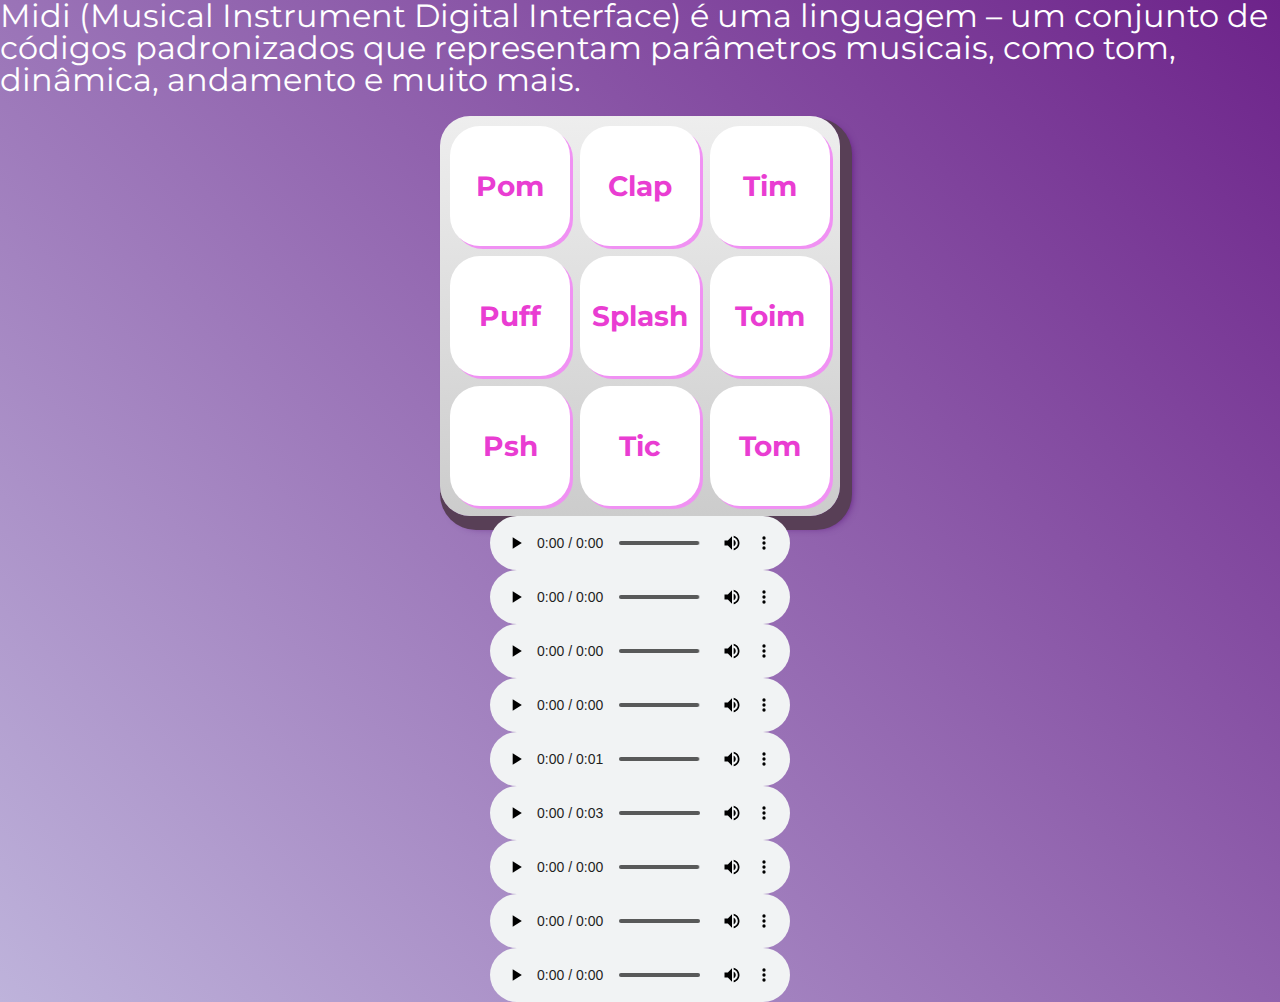
==== index.html @ 217d3430 "." ====
<!DOCTYPE html>
<html lang="pt-BR">
<head>
    <meta charset="UTF-8">
    <meta http-equiv="X-UA-Compatible" content="IE=edge">
    <meta name="viewport" content="width=device-width, initial-scale=1.0">

    <title> MIDI</title>

    <link rel="preconnect" href="https://fonts.googleapis.com">
    <link rel="preconnect" href="https://fonts.gstatic.com" crossorigin>
    <link href="https://fonts.googleapis.com/css2?family=Montserrat:wght@500;600&display=swap" rel="stylesheet">

    <link rel="icon" type="image/png" href="images/bateria.png">
    <link rel="stylesheet" href="css/reset.css">
    <link rel="stylesheet" href="css/estilos.css">

</head>
<body>

    <h1>Midi (Musical Instrument Digital Interface) é uma linguagem – um conjunto de códigos padronizados que representam parâmetros musicais, como tom, dinâmica, andamento e muito mais.</h1>

    <section class="teclado">
        <button onclink="alert(POM)" class="tecla tecla_pom">Pom</button>
        <button class="tecla tecla_clap">Clap</button>
        <button class="tecla tecla_tim">Tim</button>

        <button class="tecla tecla_puff">Puff</button>
        <button class="tecla tecla_splash">Splash</button>
        <button class="tecla tecla_toim">Toim</button>

        <button class="tecla tecla_psh">Psh</button>
        <button class="tecla tecla_tic">Tic</button>
        <button class="tecla tecla_tom">Tom</button>
    </section>

    <audio  controls src="sounds/keyq.wav" id="som_tecla_pom"></audio>
    <audio  controls src="sounds/keyw.wav" id="som_tecla_clap"></audio>
    <audio  controls src="sounds/keye.wav" id="som_tecla_tim"></audio>
    <audio  controls src="sounds/keya.wav" id="som_tecla_puff"></audio>
    <audio  controls src="sounds/keys.wav" id="som_tecla_splash"></audio>
    <audio  controls src="sounds/keyd.wav" id="som_tecla_toim"></audio>
    <audio  controls src="sounds/keyz.wav" id="som_tecla_psh"></audio>
    <audio  controls src="sounds/keyx.wav" id="som_tecla_tic"></audio>
    <audio  controls src="sounds/keyc.wav" id="som_tecla_tom"></audio>

</body>
</html>
---- css/estilos.css ----
:root {
  --cinza: #f091f3;
  --vermelha: #e93dd2;
  --vermelha-escura: #9630af;
  --branca: #fff;
  --luz: rgb(174, 0, 255);
}

body {
  align-items: center;
  background: linear-gradient(45deg, #beb3db 0%,#6d238a 100%);
  display: flex;
  justify-content: center;
  flex-direction: column;
  font-family: 'Montserrat', sans-serif;
  min-height: 100vh;
}

h1 {
  color: var(--branca);
  margin-bottom: 20px;
  font-size: 2rem;
}

.teclado {
  background: linear-gradient(to bottom, #eeeeee 0%,#cccccc 100%);
  box-shadow: 6px 8px 0 6px #583f56, 10px 10px 10px #4b006e;
  border-radius: 30px;
  display: grid;
  gap: 10px;
  grid-template-columns: repeat(3, 1fr);
  padding: 10px;
}

.tecla {
  background-color: var(--branca);
  border-radius: 30px;
  box-shadow: 3px 3px 0 var(--cinza);
  color: var(--vermelha);
  cursor: pointer;
  height: 120px;
  font-size: 1.75em;
  font-weight: bold;
  line-height: 120px;
  text-align: center;
  width: 120px;
}

.tecla.ativa,
.tecla:active {
  background-color: var(--vermelha);
  border: 4px solid  var(--vermelha);
  box-shadow: 3px 3px 0 var(--vermelha-escura) inset;
  color: var(--branca);
  outline: none;
}

.tecla.focus,
.tecla:focus {
  outline: none;
  box-shadow: 1px 1px 10px var(--luz);
}

.tecla.active:focus,
.tecla:active:focus {
  box-shadow: 3px 3px 0 var(--vermelha-escura) inset, 1px 1px 10px var(--luz);
}
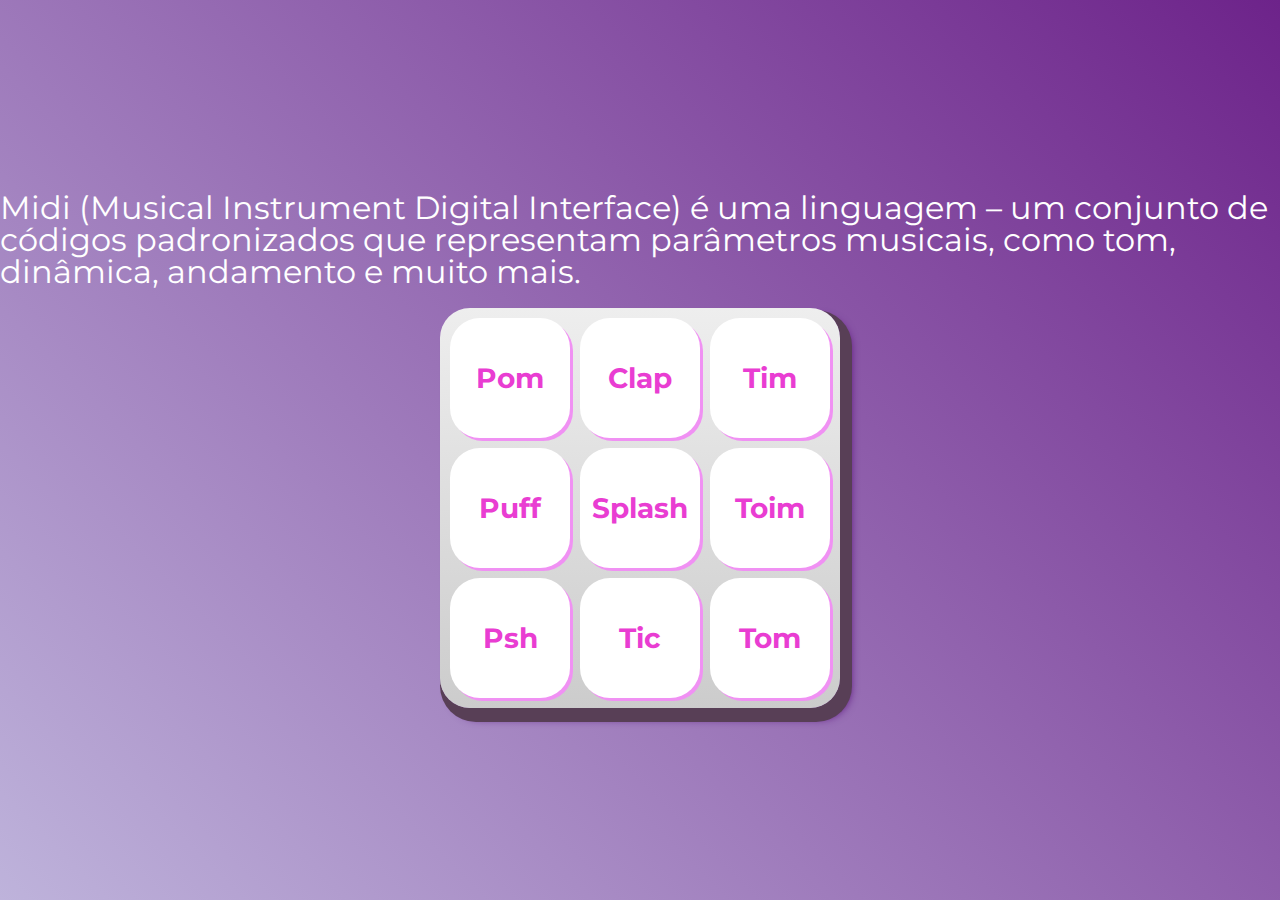
==== commit 9cffd509: "." ====
--- a/index.html
+++ b/index.html
@@ -15,34 +15,37 @@
     <link rel="stylesheet" href="css/reset.css">
     <link rel="stylesheet" href="css/estilos.css">
 
+    
+
 </head>
 <body>
 
     <h1>Midi (Musical Instrument Digital Interface) é uma linguagem – um conjunto de códigos padronizados que representam parâmetros musicais, como tom, dinâmica, andamento e muito mais.</h1>
 
     <section class="teclado">
-        <button onclink="alert(POM)" class="tecla tecla_pom">Pom</button>
-        <button class="tecla tecla_clap">Clap</button>
-        <button class="tecla tecla_tim">Tim</button>
+        <button onclick="tocaSomPom()" class="tecla tecla_pom">Pom</button>
+        <button onclick="tocaSomClap()" class="tecla tecla_clap">Clap</button>
+        <button onclick="tocaSomTim()" class="tecla tecla_tim">Tim</button>
 
-        <button class="tecla tecla_puff">Puff</button>
-        <button class="tecla tecla_splash">Splash</button>
-        <button class="tecla tecla_toim">Toim</button>
+        <button onclick="tocaSomPuff()" class="tecla tecla_puff">Puff</button>
+        <button onclick="tocaSomSplash()" class="tecla tecla_splash">Splash</button>
+        <button onclick="tocaSomToim()" class="tecla tecla_toim">Toim</button>
 
-        <button class="tecla tecla_psh">Psh</button>
-        <button class="tecla tecla_tic">Tic</button>
-        <button class="tecla tecla_tom">Tom</button>
+        <button onclick="tocaSomPsh()" class="tecla tecla_psh">Psh</button>
+        <button onclick="tocaSomTic()" class="tecla tecla_tic">Tic</button>
+        <button onclick="tocaSomTom()" class="tecla tecla_tom">Tom</button>
     </section>
 
-    <audio  controls src="sounds/keyq.wav" id="som_tecla_pom"></audio>
-    <audio  controls src="sounds/keyw.wav" id="som_tecla_clap"></audio>
-    <audio  controls src="sounds/keye.wav" id="som_tecla_tim"></audio>
-    <audio  controls src="sounds/keya.wav" id="som_tecla_puff"></audio>
-    <audio  controls src="sounds/keys.wav" id="som_tecla_splash"></audio>
-    <audio  controls src="sounds/keyd.wav" id="som_tecla_toim"></audio>
-    <audio  controls src="sounds/keyz.wav" id="som_tecla_psh"></audio>
-    <audio  controls src="sounds/keyx.wav" id="som_tecla_tic"></audio>
-    <audio  controls src="sounds/keyc.wav" id="som_tecla_tom"></audio>
+    <audio src="sounds/keyq.wav" id="som_tecla_pom"></audio>
+    <audio src="sounds/keyw.wav" id="som_tecla_clap"></audio>
+    <audio src="sounds/keye.wav" id="som_tecla_tim"></audio>
+    <audio src="sounds/keya.wav" id="som_tecla_puff"></audio>
+    <audio src="sounds/keys.wav" id="som_tecla_splash"></audio>
+    <audio src="sounds/keyd.wav" id="som_tecla_toim"></audio>
+    <audio src="sounds/keyz.wav" id="som_tecla_psh"></audio>
+    <audio src="sounds/keyx.wav" id="som_tecla_tic"></audio>
+    <audio src="sounds/keyc.wav" id="som_tecla_tom"></audio>
+    <script src="main.js"></script>
 
 </body>
 </html>
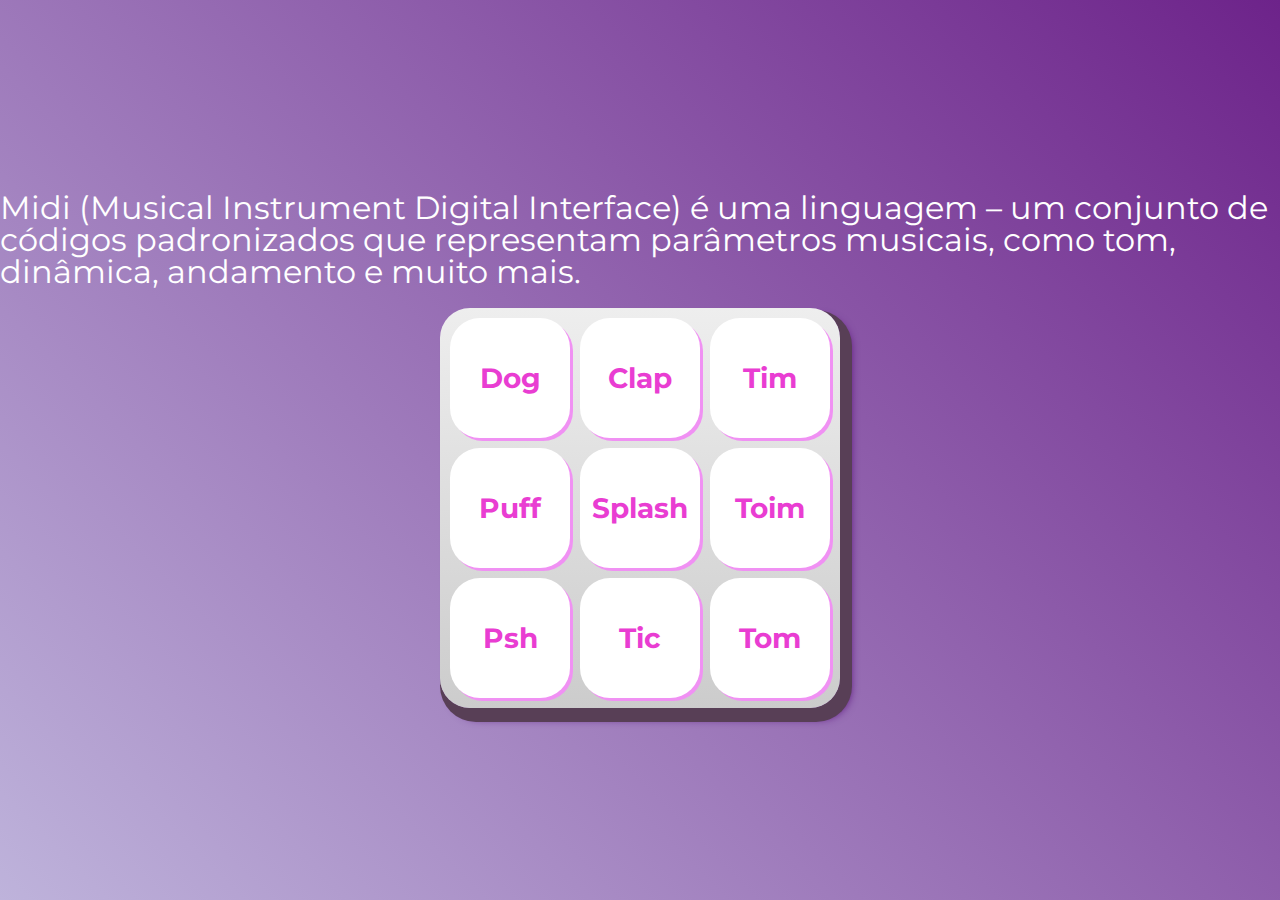
==== commit ba939f25: "." ====
--- a/index.html
+++ b/index.html
@@ -23,7 +23,7 @@
     <h1>Midi (Musical Instrument Digital Interface) é uma linguagem – um conjunto de códigos padronizados que representam parâmetros musicais, como tom, dinâmica, andamento e muito mais.</h1>
 
     <section class="teclado">
-        <button onclick="tocaSomPom()" class="tecla tecla_pom">Pom</button>
+        <button onclick="tocaSomPom()" class="tecla tecla_pom">Dog</button>
         <button onclick="tocaSomClap()" class="tecla tecla_clap">Clap</button>
         <button onclick="tocaSomTim()" class="tecla tecla_tim">Tim</button>
 
@@ -36,7 +36,7 @@
         <button onclick="tocaSomTom()" class="tecla tecla_tom">Tom</button>
     </section>
 
-    <audio src="sounds/keyq.wav" id="som_tecla_pom"></audio>
+    <audio src="sounds/dog.mp3" id="som_tecla_pom"></audio>
     <audio src="sounds/keyw.wav" id="som_tecla_clap"></audio>
     <audio src="sounds/keye.wav" id="som_tecla_tim"></audio>
     <audio src="sounds/keya.wav" id="som_tecla_puff"></audio>
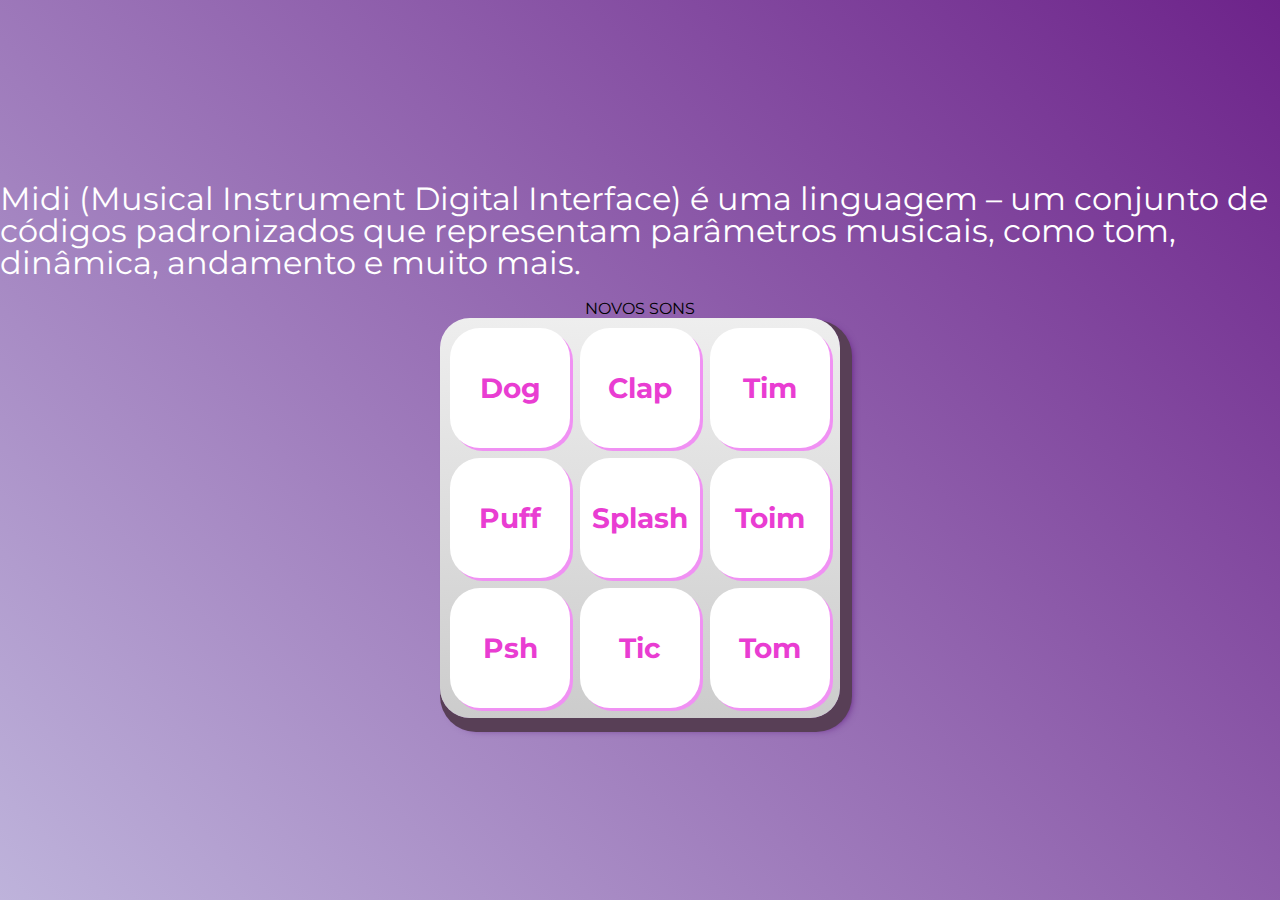
==== commit fb60995b: "." ====
--- a/index.html
+++ b/index.html
@@ -21,6 +21,8 @@
 <body>
 
     <h1>Midi (Musical Instrument Digital Interface) é uma linguagem – um conjunto de códigos padronizados que representam parâmetros musicais, como tom, dinâmica, andamento e muito mais.</h1>
+    <button><a href="novosons.html">NOVOS SONS</a></button>
+
 
     <section class="teclado">
         <button onclick="tocaSomPom()" class="tecla tecla_pom">Dog</button>
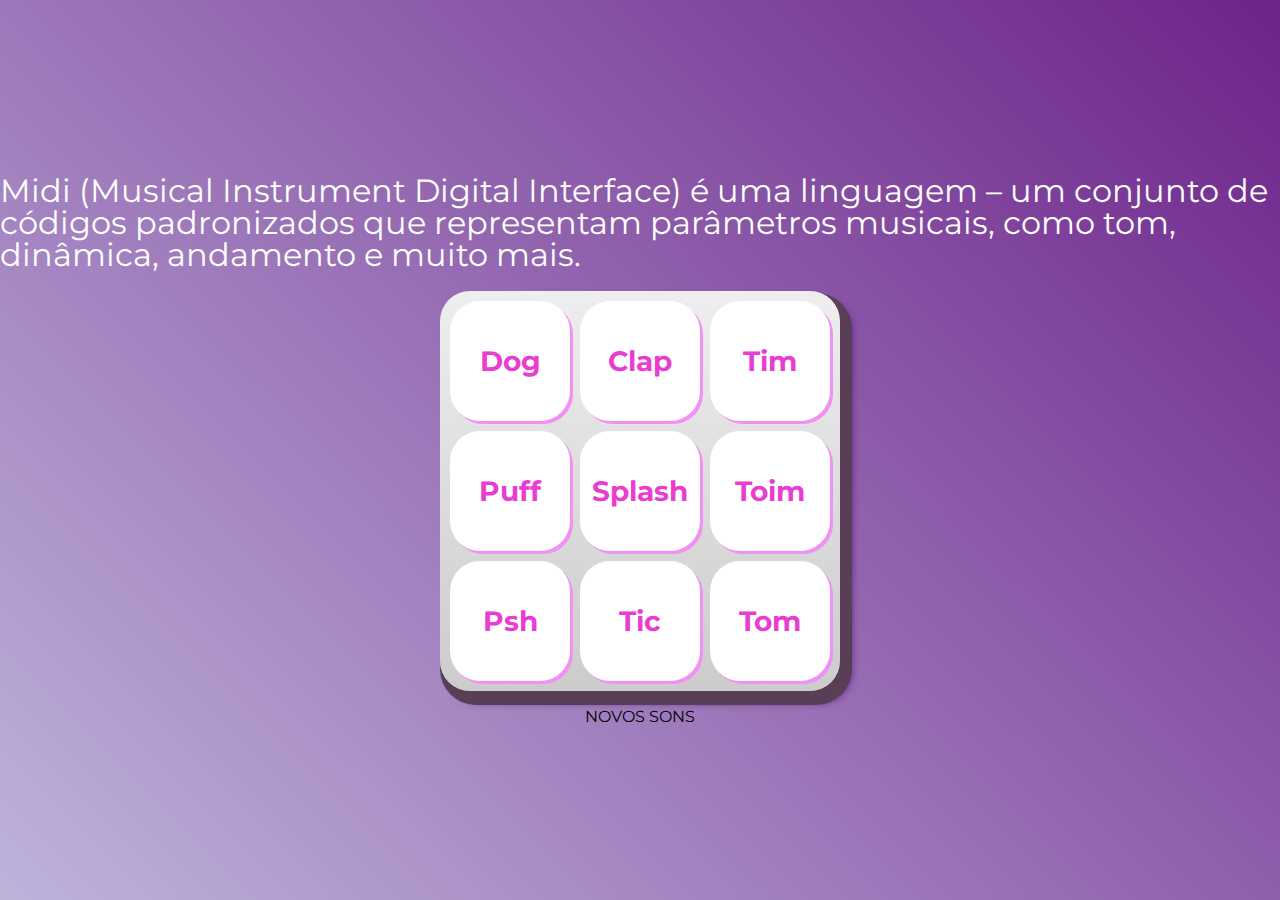
==== commit b1e46ec7: "." ====
--- a/index.html
+++ b/index.html
@@ -21,8 +21,7 @@
 <body>
 
     <h1>Midi (Musical Instrument Digital Interface) é uma linguagem – um conjunto de códigos padronizados que representam parâmetros musicais, como tom, dinâmica, andamento e muito mais.</h1>
-    <button><a href="novosons.html">NOVOS SONS</a></button>
-
+    
 
     <section class="teclado">
         <button onclick="tocaSomPom()" class="tecla tecla_pom">Dog</button>
@@ -48,6 +47,9 @@
     <audio src="sounds/keyx.wav" id="som_tecla_tic"></audio>
     <audio src="sounds/keyc.wav" id="som_tecla_tom"></audio>
     <script src="main.js"></script>
+    <br>
+    <button><a href="novosons.html">NOVOS SONS</a></button>
+
 
 </body>
 </html>
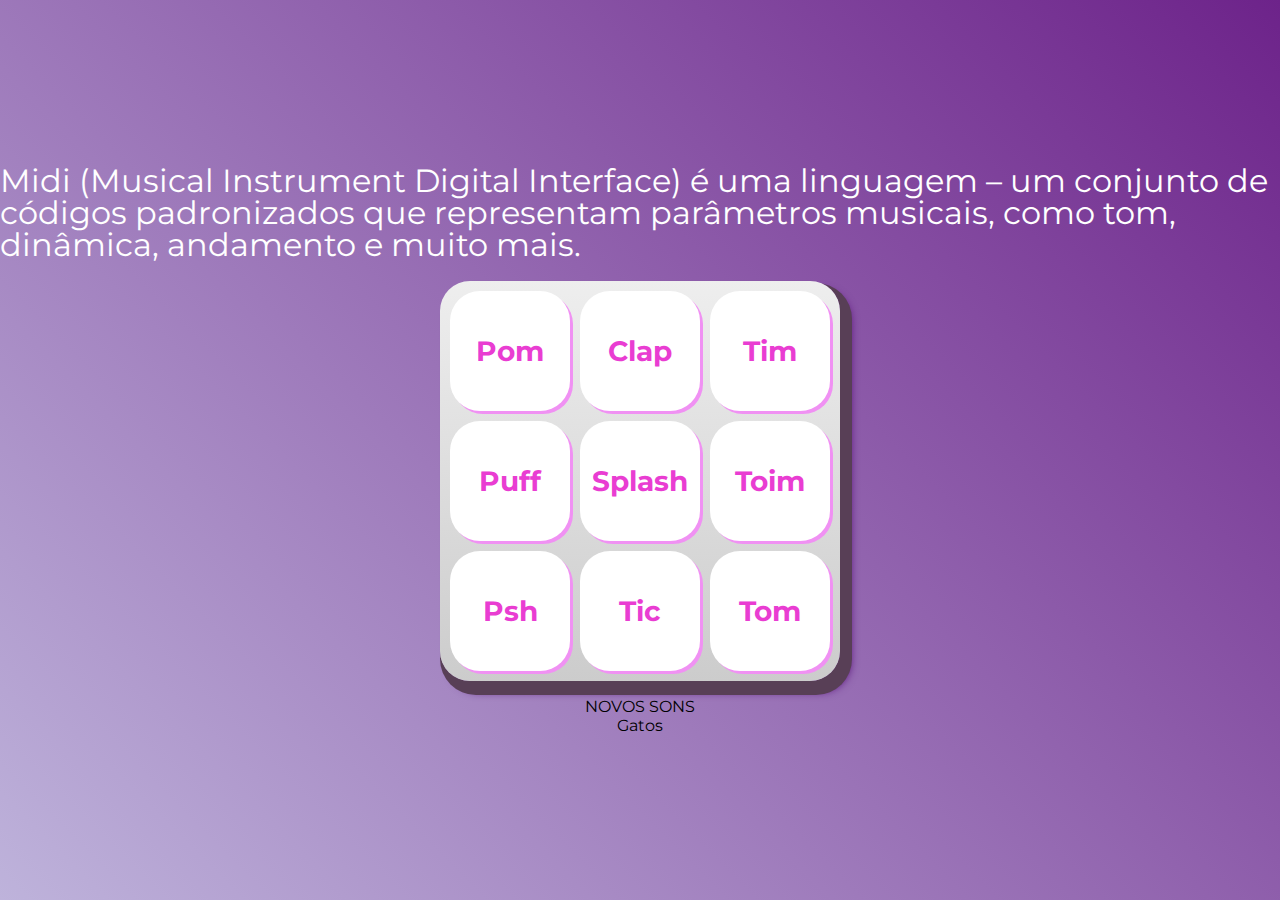
==== commit 430d35ee: "." ====
--- a/index.html
+++ b/index.html
@@ -24,7 +24,7 @@
     
 
     <section class="teclado">
-        <button onclick="tocaSomPom()" class="tecla tecla_pom">Dog</button>
+        <button onclick="tocaSomPom()" class="tecla tecla_pom">Pom</button>
         <button onclick="tocaSomClap()" class="tecla tecla_clap">Clap</button>
         <button onclick="tocaSomTim()" class="tecla tecla_tim">Tim</button>
 
@@ -37,7 +37,7 @@
         <button onclick="tocaSomTom()" class="tecla tecla_tom">Tom</button>
     </section>
 
-    <audio src="sounds/dog.mp3" id="som_tecla_pom"></audio>
+    <audio src="sounds/keyq.wav" id="som_tecla_pom"></audio>
     <audio src="sounds/keyw.wav" id="som_tecla_clap"></audio>
     <audio src="sounds/keye.wav" id="som_tecla_tim"></audio>
     <audio src="sounds/keya.wav" id="som_tecla_puff"></audio>
@@ -49,6 +49,7 @@
     <script src="main.js"></script>
     <br>
     <button><a href="novosons.html">NOVOS SONS</a></button>
+    <button><a href="index copy.html">Gatos</a></button>
 
 
 </body>
